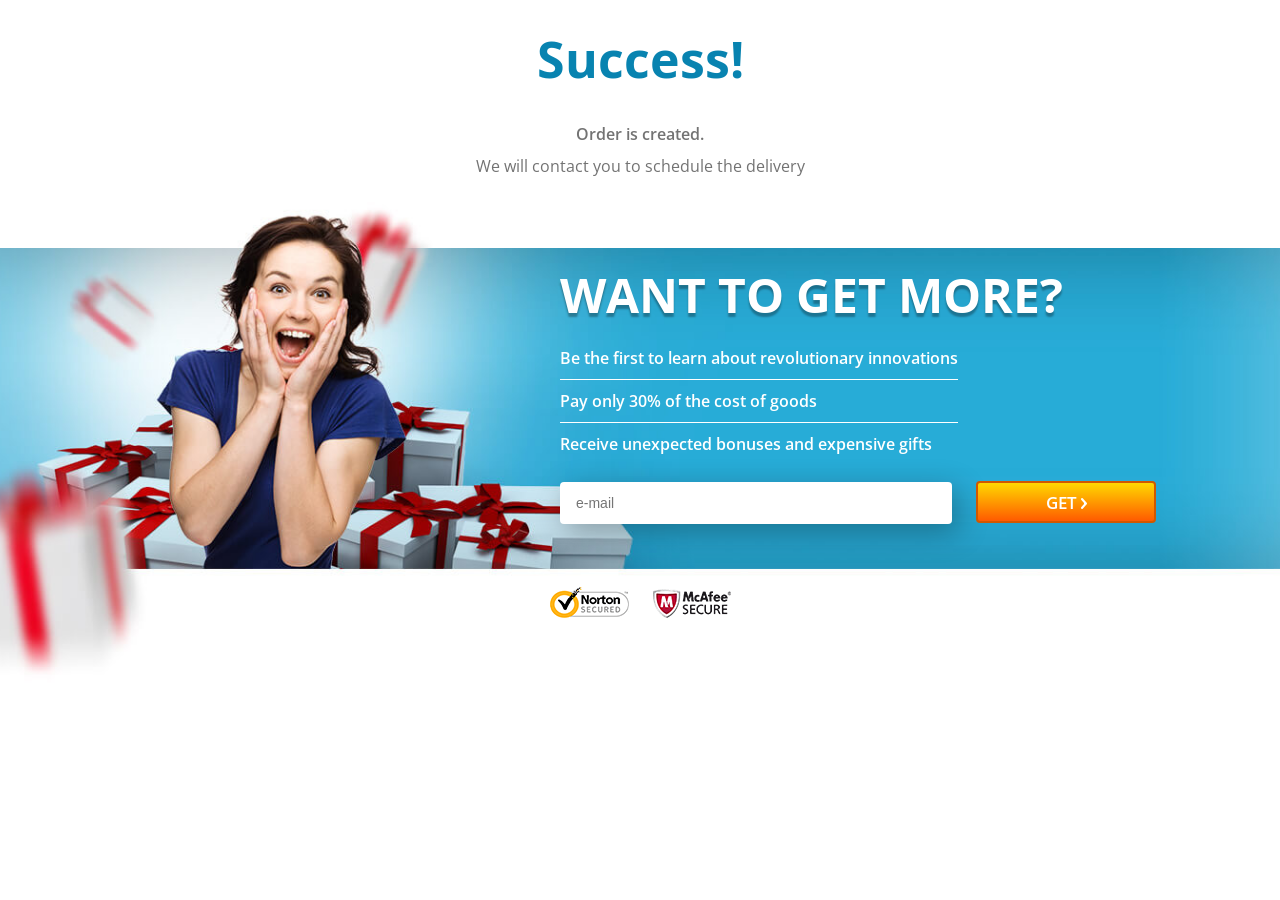
==== success.html @ 40b18149 "Initial commit: Landing page Mellow Zen Slovakia" ====
<!DOCTYPE html>
<html lang="en">
<head>
    <meta http-equiv="Content-Type" content="text/html;charset=UTF-8">
    <meta http-equiv="X-UA-Compatible" content="IE=edge">
    <meta name="viewport" content="width=device-width, initial-scale=1, maximum-scale=1.0">
    <title>Success!</title>
    <link href="https://fonts.googleapis.com/css?family=Open+Sans:400,600,700&amp;subset=greek,vietnamese" rel="stylesheet">
    <style>*{margin:0;padding:0;border:0;outline:0}body{overflow:hidden}.container{width:1140px;padding:75px 10px 0;margin:0 auto;box-sizing:border-box}:focus{outline:0}header{text-align:center}header h2{color:#0883b0;font-family:'Open Sans',sans-serif;font-weight:700;font-size:50px;margin:25px 0 30px}header p{color:#737373;font-size:16px;margin-bottom:10px}header .order{font-family:'Open Sans',sans-serif;font-weight:600;}header .feedback{font-family:'Open Sans',sans-serif;}.content{height:519px;background-image:url([data-uri]);background-size:auto 519px;background-repeat:no-repeat;background-position:center top;color:#fff}.content .content__data{max-width:640px;min-height:290px;margin-left:auto}.content .content__title{font-size:48px;text-transform:uppercase;text-shadow:0 4px 2px rgba(0,0,0,.3);margin-bottom:10px;font-family:'Open Sans',sans-serif;font-weight:700;}.content .content__list{padding-left:0;list-style:none;display:inline-block}.content .content__list li{padding:10px 0;font-size:16px;font-family:'Open Sans',sans-serif;font-weight:600;}.content .content__list li:not(:last-child){border-bottom:1px solid #fff}.content form{padding:15px 0 25px}.content form input{height:40px;border-radius:4px;outline:0;color:#818181;font-size:14px;padding:0 15px;max-width:360px;width:100%;border:1px solid transparent;transition:box-shadow .3s,color .3s,border .3s;margin-right:20px;box-shadow:6px 8px 30px rgba(0,0,0,.3)}.content form input[data-error]{box-shadow:6px 8px 30px rgba(255,0,0,.7);border-color:red;color:red}.content form input[data-success]{box-shadow:0 0 15px #42ccff;border-color:#42ccff}.button{display:inline-block;text-align:center;border:2px solid #d05800;-webkit-border-radius:4px;border-radius:4px;width:180px;height:42px;background-color:#ffd800;background-image:-webkit-gradient(linear,left top,left bottom,from(#ffd800),to(#ff5a00));background-image:-webkit-linear-gradient(#ffd800,#ff5a00);background-image:-o-linear-gradient(#ffd800,#ff5a00);background-image:linear-gradient(#ffd800,#ff5a00);position:relative;top:1px;text-transform:uppercase;color:#fff;font-family:'Open Sans',sans-serif;font-weight:600;font-size:17px;cursor:pointer}.button__ico-animete{background:url([data-uri]) no-repeat -180px 0;display:inline-block;width:2px;height:3px;padding-top:4px;-webkit-transition:width .5s;-o-transition:width .5s;transition:width .5s;margin-left:3px}.button__ico{display:inline-block;width:6px;height:11px;background:url([data-uri]) no-repeat 0 0;margin-left:-5px}.button_small{width:138px;font-size:14px;padding:8px 0;line-height:17px}@media only screen and (min-width: 992px){.button:hover{background:#ff4800}.button:hover .button__ico-animete{width:15px;background:url([data-uri]) no-repeat -180px 0;-webkit-transition:width .5s;-o-transition:width .5s;transition:width .5s}.e-list{display:none}}.content form .submit-btn .arrow{position:relative;top:1px;margin-left:10px}.content .footer-content{margin-top:35px;text-align:center;width:100%}.content .footer-content img{margin:0 10px}@keyframes showModal{from{background-color:transparent}to{background-color:rgba(255,255,255,.8)}}@keyframes showModalContent{0%{opacity:.1;transform:translate(-50%,-50%) scale(0)}80%{transform:translate(-50%,-50%) scale(1.1)}100%{opacity:1;transform:translate(-50%,-50%) scale(1);visibility:visible}}.modal{position:absolute;top:0;left:0;z-index:100;width:100%;background-color:rgba(255,255,255,.8);animation:showModal .5s}.modal.hidden{display:none}.modal .modal__content{position:fixed;visibility:hidden;top:35%;left:50%;max-width:320px;width:100%;font-family:'Open Sans',sans-serif;z-index:101;padding:40px 30px 50px;background-color:#fff;border-radius:6px;box-shadow:0 4px 30px rgba(0,0,0,.3);transform:translate(-50%,-50%) scale(1);text-align:center;animation:showModalContent .4s ease .5s;animation-fill-mode:forwards;box-sizing:border-box}.modal .modal__content h2{font-size:47px;color:#0883b0;margin-bottom:50px}.modal .modal__content p,.modal .modal__content output{font-size:16px;line-height:30px}.modal .modal__content output{color:#0883b0;display:block}.modal .modal__content output,.modal.visible .modal__content .backToLanding{font-family:'Open Sans',sans-serif;font-weight:700;}.modal .modal__content .backToLanding{width:160px;height:38px;margin:0 auto;margin-top:100px;border:2px solid #cdcdcd;background-color:#fff;border-radius:4px;text-transform:uppercase;font-size:14px;color:#8e8e8e;cursor:pointer;transition:background-color .3s,color .3s}.modal .modal__content .backToLanding:hover{background-color:#0883b0;color:#fff;border-color:#0883b0}@media only screen and (max-width: 470px){.modal .modal__content{top:50%;max-width:290px;padding:20px 15px 30px}.modal .modal__content h2{font-size:40px}}div.footer{position:relative;margin-top:-90px;background:none!important}@media only screen and (min-width: 1921px){.content{background-size:contain}}@media only screen and (max-width: 1199px){.container{width:100%}.content .content__data{max-width:580px}.content .content__data form input{max-width:250px}.content .content__title{font-size:40px}}@media only screen and (max-width: 992px){body{overflow:auto}}@media only screen and (max-width: 767px){.container{padding-left:0;padding-right:0}header{margin-bottom:0;padding:0 20px}header h2{font-size:30px;margin:15px 0}header .order,header .feedback{font-size:14px}.content .content__title{padding:0 20px;margin:0 auto 20px;font-size:24px;text-align:center}.content form input{display:block;margin:0 auto 20px}.content{background-image:url([data-uri]);text-align:center;height:auto}.content .content__data{max-width:100%;min-height:0;margin:260px auto 0}.mob-bg{background-color:#27acd7}.content .footer-content{margin-top:20px}.content .content__list{padding:10px 20px 0}div.footer{margin-top:-10px}}@media only screen and (max-width: 479px){.content .content__data{margin-top:160px}}</style>
</head>
<body>
<header>
    <h2>Success!</h2>
    <p class="order">Order is created.</p>
    <p class="feedback">We will contact you to schedule the delivery</p>
</header>
<section class="content">
    <div class="container">
        <div class="content__data">
            <h3 class="content__title">Want to get more?</h3>
            <div class="mob-bg">
                <ul class="content__list">
                    <li>Be the first to learn about revolutionary innovations</li>
                    <li>Pay only 30% of the cost of goods</li>
                    <li>Receive unexpected bonuses and expensive gifts</li>
                </ul>
                <form action="/land/success" id="userEmail" name="user-email" method="POST">
                    <input type="text" name="email" placeholder="e-mail">
                    <button class="button submit-btn" type="submit">Get <i class="button__ico-animete"></i><i class="button__ico"></i></button>
                </form>
            </div>
        </div>
        <div class="footer-content">
            <img src="[data-uri]" alt="Norton Security">
            <img src="[data-uri]" alt="McAfee Security">
        </div>
    </div>
</section>
<div class="modal hidden">
    <div class="modal__content">
        <h2>Thank you!</h2>
        <p>As soon as possible, you will begin to receive</p>
        <output class="email"></output>
        <p>Our exclusive offers!</p>
        <button type="button" class="backToLanding">Close</button>
    </div>
</div>
<script>"use strict";(function(){var a={getParamsName:["order_id","hash"],validPatterns:{email:/.+@.+\..+/i},serverErrorMsg:"Server Error :(",wrapperHeight:function(){var f=document.querySelector(".content__data").clientHeight,g=document.querySelector(".footer-content").clientHeight;return document.body.clientHeight+f+g+"px"}(),errorAttribute:"data-error",successAttribute:"data-success"},b={emailInput:document.forms[0].email,submitButton:document.querySelector(".submit-btn"),output:document.querySelector("output.email"),modal:document.querySelector(".modal"),backButton:document.querySelector(".backToLanding"),isValid:function isValid(f,g){var h=g.value;return f.test(h)?(this.isSuccess(g,a.successAttribute),this.output.textContent=h,!0):(this.isError(g,a.errorAttribute),!1)},isSuccess:function isSuccess(f,g){f.setAttribute(g,"true")},isError:function isError(f,g){return!!f.getAttribute(g)||void f.setAttribute(g,"true")},isTyping:function isTyping(f,g){return g.forEach(function(h){f.getAttribute(h)&&f.removeAttribute(h)}),!0},backToLanding:function backToLanding(){location.assign("/")},getData:function getData(){var f="";return f+=this.locationHandler(a.getParamsName),f+="&"+this.emailInput.name+"="+encodeURIComponent(this.emailInput.value),f},showModal:function showModal(){this.modal.style.height=a.wrapperHeight,this.modal.classList.remove("hidden")},sendData:function sendData(f,g){var h=new XMLHttpRequest;h.open("POST","/land/success",!0),h.setRequestHeader("Content-Type","application/x-www-form-urlencoded"),h.setRequestHeader("X-Requested-With","XMLHttpRequest"),h.onreadystatechange=function(){if(200===h.status&&4===h.readyState){var k=JSON.parse(h.responseText);if(k.status&&0<k.status.length&&"ok"===k.status.toLowerCase())g.call(b);else{var l=k.data||a.serverErrorMsg;b.makeErrorBlock(l)}}},h.send(f)},locationHandler:function locationHandler(f,g){var h=location.search,k=[],l=[],m={},n="",o=h;if(""!==o){if(l=o.substr(1).split("&"),!(f instanceof Array)){for(var p=0;p<l.length;p++)if(k=l[p].split("="),k[0]===f&&"string"==typeof f){g(k[1]);break}}else for(var q=0;q<l.length;q++){k=l[q].split("=");for(var r=0;r<f.length;r++)f[r]===k[0]&&(m[k[0]]=k[1])}for(var s in m)n+="&"+s+"="+encodeURIComponent(m[s]);return n.substr(1)}return!1},makeErrorBlock:function makeErrorBlock(f){var g={width:document.body.clientWidth+"px",height:a.wrapperHeight,textAlign:"center",position:"absolute",top:"0",backgroundColor:"rgba(255,255,255,.8)",zIndex:"99999"},h={fontSize:"26px",color:"#FF4C4C",borderRadius:"20px",border:"2px solid #FF4C4C",padding:"10px 15px",position:"fixed",top:"50%",left:"50%",transform:"translateX(-50%) translateY(-50%)",fontWeight:"700",backgroundColor:"rgba(255,76,76,.2)"},k={display:"block",padding:"8px 20px",color:"#FF4C4C",borderRadius:"6px",margin:"15px auto 0",backgroundColor:"rgba(255,76,76,.2)",border:"1px solid rgba(255,76,76,.8)",cursor:"pointer",fontWeight:"700",transition:"background-color .4s"},l=document.createElement("DIV"),m=document.createElement("BUTTON"),n=document.createElement("H2");for(var o in g)l.style[o]=g[o];for(var p in h)n.style[p]=h[p];for(var q in k)m.style[q]=k[q];l.classList.add("js-error"),m.setAttribute("type","button"),m.appendChild(document.createTextNode("Ok")),m.addEventListener("mouseover",function(){this.style.backgroundColor="rgba(255,76,76,.4)"}),m.addEventListener("mouseleave",function(){this.style.backgroundColor="rgba(255,76,76,.2)"}),m.addEventListener("click",function(){document.body.removeChild(l)}),n.appendChild(document.createTextNode(f)),n.appendChild(m),l.appendChild(n),document.body.appendChild(l)}},c=a.validPatterns.email;b.emailInput.addEventListener("blur",function(){b.isValid(c,b.emailInput)?b.data=b.getData():(b.data&&b.data.length&&(b.data=null),b.isError(this,a.errorAttribute))});var d=[a.errorAttribute,a.successAttribute];b.emailInput.addEventListener("focus",function(){b.isTyping(this,d)}),b.submitButton.addEventListener("click",function(f){f.preventDefault(),b.isValid(c,b.emailInput)?b.data&&b.sendData(b.data,b.showModal):b.isError(b.emailInput,a.errorAttribute)}),b.backButton.addEventListener("click",b.backToLanding),b.locationHandler("email",function(f){return!!f&&void(b.emailInput.value=f,b.isValid(c,b.emailInput),b.data=b.getData())})})();</script>
</body>
</html>
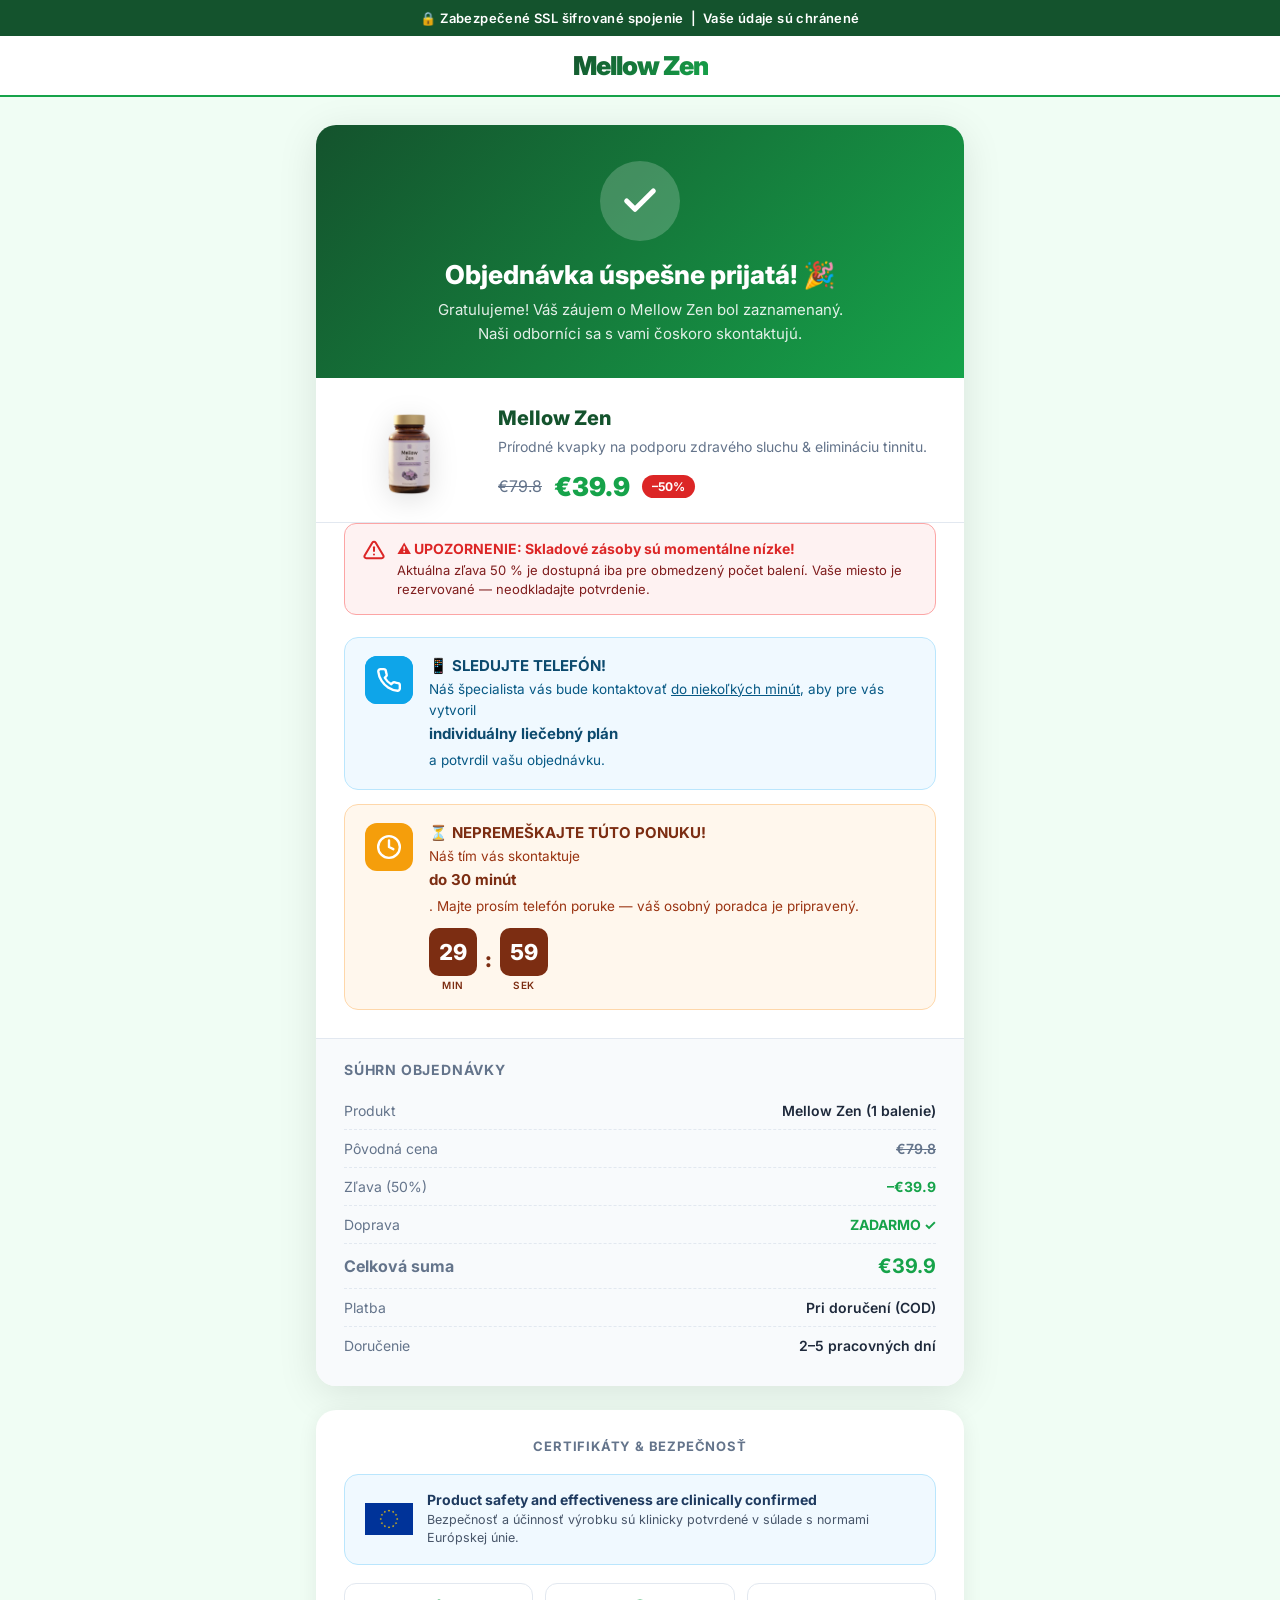
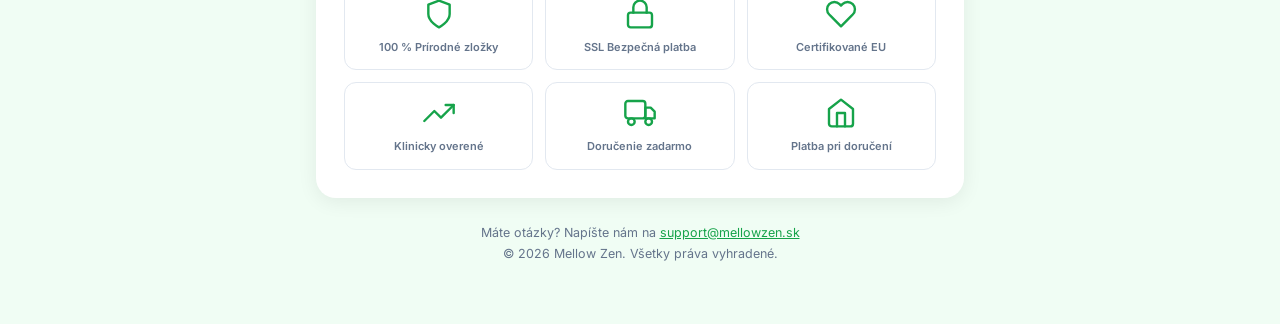
==== commit 0c6eb2b7: "Redesign: pagina de sucesso moderna em eslovaco com 3 gatilhos, selos e EU badge" ====
--- a/success.html
+++ b/success.html
@@ -1,50 +1,534 @@
 <!DOCTYPE html>
-<html lang="en">
+<html lang="sk">
 <head>
-    <meta http-equiv="Content-Type" content="text/html;charset=UTF-8">
-    <meta http-equiv="X-UA-Compatible" content="IE=edge">
-    <meta name="viewport" content="width=device-width, initial-scale=1, maximum-scale=1.0">
-    <title>Success!</title>
-    <link href="https://fonts.googleapis.com/css?family=Open+Sans:400,600,700&amp;subset=greek,vietnamese" rel="stylesheet">
-    <style>*{margin:0;padding:0;border:0;outline:0}body{overflow:hidden}.container{width:1140px;padding:75px 10px 0;margin:0 auto;box-sizing:border-box}:focus{outline:0}header{text-align:center}header h2{color:#0883b0;font-family:'Open Sans',sans-serif;font-weight:700;font-size:50px;margin:25px 0 30px}header p{color:#737373;font-size:16px;margin-bottom:10px}header .order{font-family:'Open Sans',sans-serif;font-weight:600;}header .feedback{font-family:'Open Sans',sans-serif;}.content{height:519px;background-image:url([data-uri]);background-size:auto 519px;background-repeat:no-repeat;background-position:center top;color:#fff}.content .content__data{max-width:640px;min-height:290px;margin-left:auto}.content .content__title{font-size:48px;text-transform:uppercase;text-shadow:0 4px 2px rgba(0,0,0,.3);margin-bottom:10px;font-family:'Open Sans',sans-serif;font-weight:700;}.content .content__list{padding-left:0;list-style:none;display:inline-block}.content .content__list li{padding:10px 0;font-size:16px;font-family:'Open Sans',sans-serif;font-weight:600;}.content .content__list li:not(:last-child){border-bottom:1px solid #fff}.content form{padding:15px 0 25px}.content form input{height:40px;border-radius:4px;outline:0;color:#818181;font-size:14px;padding:0 15px;max-width:360px;width:100%;border:1px solid transparent;transition:box-shadow .3s,color .3s,border .3s;margin-right:20px;box-shadow:6px 8px 30px rgba(0,0,0,.3)}.content form input[data-error]{box-shadow:6px 8px 30px rgba(255,0,0,.7);border-color:red;color:red}.content form input[data-success]{box-shadow:0 0 15px #42ccff;border-color:#42ccff}.button{display:inline-block;text-align:center;border:2px solid #d05800;-webkit-border-radius:4px;border-radius:4px;width:180px;height:42px;background-color:#ffd800;background-image:-webkit-gradient(linear,left top,left bottom,from(#ffd800),to(#ff5a00));background-image:-webkit-linear-gradient(#ffd800,#ff5a00);background-image:-o-linear-gradient(#ffd800,#ff5a00);background-image:linear-gradient(#ffd800,#ff5a00);position:relative;top:1px;text-transform:uppercase;color:#fff;font-family:'Open Sans',sans-serif;font-weight:600;font-size:17px;cursor:pointer}.button__ico-animete{background:url([data-uri]) no-repeat -180px 0;display:inline-block;width:2px;height:3px;padding-top:4px;-webkit-transition:width .5s;-o-transition:width .5s;transition:width .5s;margin-left:3px}.button__ico{display:inline-block;width:6px;height:11px;background:url([data-uri]) no-repeat 0 0;margin-left:-5px}.button_small{width:138px;font-size:14px;padding:8px 0;line-height:17px}@media only screen and (min-width: 992px){.button:hover{background:#ff4800}.button:hover .button__ico-animete{width:15px;background:url([data-uri]) no-repeat -180px 0;-webkit-transition:width .5s;-o-transition:width .5s;transition:width .5s}.e-list{display:none}}.content form .submit-btn .arrow{position:relative;top:1px;margin-left:10px}.content .footer-content{margin-top:35px;text-align:center;width:100%}.content .footer-content img{margin:0 10px}@keyframes showModal{from{background-color:transparent}to{background-color:rgba(255,255,255,.8)}}@keyframes showModalContent{0%{opacity:.1;transform:translate(-50%,-50%) scale(0)}80%{transform:translate(-50%,-50%) scale(1.1)}100%{opacity:1;transform:translate(-50%,-50%) scale(1);visibility:visible}}.modal{position:absolute;top:0;left:0;z-index:100;width:100%;background-color:rgba(255,255,255,.8);animation:showModal .5s}.modal.hidden{display:none}.modal .modal__content{position:fixed;visibility:hidden;top:35%;left:50%;max-width:320px;width:100%;font-family:'Open Sans',sans-serif;z-index:101;padding:40px 30px 50px;background-color:#fff;border-radius:6px;box-shadow:0 4px 30px rgba(0,0,0,.3);transform:translate(-50%,-50%) scale(1);text-align:center;animation:showModalContent .4s ease .5s;animation-fill-mode:forwards;box-sizing:border-box}.modal .modal__content h2{font-size:47px;color:#0883b0;margin-bottom:50px}.modal .modal__content p,.modal .modal__content output{font-size:16px;line-height:30px}.modal .modal__content output{color:#0883b0;display:block}.modal .modal__content output,.modal.visible .modal__content .backToLanding{font-family:'Open Sans',sans-serif;font-weight:700;}.modal .modal__content .backToLanding{width:160px;height:38px;margin:0 auto;margin-top:100px;border:2px solid #cdcdcd;background-color:#fff;border-radius:4px;text-transform:uppercase;font-size:14px;color:#8e8e8e;cursor:pointer;transition:background-color .3s,color .3s}.modal .modal__content .backToLanding:hover{background-color:#0883b0;color:#fff;border-color:#0883b0}@media only screen and (max-width: 470px){.modal .modal__content{top:50%;max-width:290px;padding:20px 15px 30px}.modal .modal__content h2{font-size:40px}}div.footer{position:relative;margin-top:-90px;background:none!important}@media only screen and (min-width: 1921px){.content{background-size:contain}}@media only screen and (max-width: 1199px){.container{width:100%}.content .content__data{max-width:580px}.content .content__data form input{max-width:250px}.content .content__title{font-size:40px}}@media only screen and (max-width: 992px){body{overflow:auto}}@media only screen and (max-width: 767px){.container{padding-left:0;padding-right:0}header{margin-bottom:0;padding:0 20px}header h2{font-size:30px;margin:15px 0}header .order,header .feedback{font-size:14px}.content .content__title{padding:0 20px;margin:0 auto 20px;font-size:24px;text-align:center}.content form input{display:block;margin:0 auto 20px}.content{background-image:url([data-uri]);text-align:center;height:auto}.content .content__data{max-width:100%;min-height:0;margin:260px auto 0}.mob-bg{background-color:#27acd7}.content .footer-content{margin-top:20px}.content .content__list{padding:10px 20px 0}div.footer{margin-top:-10px}}@media only screen and (max-width: 479px){.content .content__data{margin-top:160px}}</style>
+  <meta charset="UTF-8" />
+  <meta name="viewport" content="width=device-width, initial-scale=1.0" />
+  <title>Objednávka potvrdená | Mellow Zen</title>
+  <link rel="icon" href="favicon.ico" type="image/x-icon" />
+  <link rel="preconnect" href="https://fonts.googleapis.com" />
+  <link rel="preconnect" href="https://fonts.gstatic.com" crossorigin />
+  <link href="https://fonts.googleapis.com/css2?family=Inter:wght@400;500;600;700;800;900&display=swap" rel="stylesheet" />
+  <style>
+    *, *::before, *::after { box-sizing: border-box; margin: 0; padding: 0; }
+
+    :root {
+      --green:   #16a34a;
+      --green-l: #22c55e;
+      --green-d: #14532d;
+      --gold:    #f59e0b;
+      --blue:    #0ea5e9;
+      --red:     #dc2626;
+      --bg:      #f0fdf4;
+      --card:    #ffffff;
+      --text:    #1e293b;
+      --muted:   #64748b;
+      --border:  #e2e8f0;
+    }
+
+    body {
+      font-family: 'Inter', sans-serif;
+      background: var(--bg);
+      color: var(--text);
+      min-height: 100vh;
+    }
+
+    /* ── TOP BANNER ── */
+    .top-banner {
+      background: var(--green-d);
+      color: #fff;
+      text-align: center;
+      padding: 10px 16px;
+      font-size: 13px;
+      font-weight: 600;
+      letter-spacing: .4px;
+    }
+
+    /* ── HEADER ── */
+    .header {
+      background: #fff;
+      border-bottom: 2px solid var(--green);
+      padding: 14px 16px;
+      display: flex;
+      align-items: center;
+      justify-content: center;
+    }
+    .header .logo-text {
+      font-size: 26px;
+      font-weight: 900;
+      background: linear-gradient(135deg, var(--green-d), var(--green));
+      -webkit-background-clip: text;
+      -webkit-text-fill-color: transparent;
+      letter-spacing: -1px;
+    }
+
+    /* ── WRAPPER ── */
+    .wrapper {
+      max-width: 680px;
+      margin: 0 auto;
+      padding: 28px 16px 60px;
+    }
+
+    /* ── SUCCESS CARD ── */
+    .success-card {
+      background: var(--card);
+      border-radius: 20px;
+      box-shadow: 0 8px 40px rgba(0,0,0,.10);
+      overflow: hidden;
+      margin-bottom: 24px;
+    }
+
+    .success-header {
+      background: linear-gradient(135deg, var(--green-d) 0%, var(--green) 100%);
+      padding: 36px 24px 32px;
+      text-align: center;
+      color: #fff;
+    }
+    .check-wrap {
+      width: 80px; height: 80px;
+      background: rgba(255,255,255,.2);
+      border-radius: 50%;
+      display: flex; align-items: center; justify-content: center;
+      margin: 0 auto 18px;
+      animation: popIn .5s cubic-bezier(.34,1.56,.64,1) both;
+    }
+    @keyframes popIn { from{transform:scale(0);opacity:0} to{transform:scale(1);opacity:1} }
+    .check-wrap svg { width:40px; height:40px; }
+
+    .success-title {
+      font-size: 26px; font-weight: 800; margin-bottom: 8px; line-height: 1.2;
+    }
+    .success-sub {
+      font-size: 15px; opacity: .88; max-width: 480px; margin: 0 auto; line-height: 1.6;
+    }
+
+    /* ── PRODUCT ROW ── */
+    .product-row {
+      display: flex;
+      align-items: center;
+      gap: 24px;
+      padding: 28px 28px 20px;
+      border-bottom: 1px solid var(--border);
+    }
+    .product-img {
+      width: 130px; flex-shrink: 0;
+      filter: drop-shadow(0 6px 14px rgba(0,0,0,.12));
+    }
+    .product-info h2 {
+      font-size: 20px; font-weight: 800; color: var(--green-d); margin-bottom: 6px;
+    }
+    .product-info p {
+      font-size: 14px; color: var(--muted); line-height: 1.6; margin-bottom: 12px;
+    }
+    .price-row {
+      display: flex; align-items: center; gap: 12px;
+    }
+    .price-old {
+      font-size: 16px; color: var(--muted); text-decoration: line-through;
+    }
+    .price-new {
+      font-size: 26px; font-weight: 900; color: var(--green);
+    }
+    .badge-sale {
+      background: var(--red); color: #fff;
+      font-size: 12px; font-weight: 700;
+      padding: 4px 10px; border-radius: 20px;
+    }
+
+    /* ── STOCK ALERT ── */
+    .stock-alert {
+      background: #fef2f2;
+      border: 1.5px solid #fca5a5;
+      border-radius: 12px;
+      padding: 14px 18px;
+      margin: 0 28px 22px;
+      display: flex; align-items: flex-start; gap: 12px;
+    }
+    .stock-alert svg { flex-shrink:0; margin-top:1px; }
+    .stock-alert strong { color: var(--red); font-size: 14px; }
+    .stock-alert p { font-size: 13px; color: #7f1d1d; margin-top: 3px; line-height: 1.5; }
+
+    /* ── TRIGGER CARDS ── */
+    .triggers { padding: 0 28px 28px; display: flex; flex-direction: column; gap: 14px; }
+
+    .trigger {
+      border-radius: 14px;
+      padding: 18px 20px;
+      display: flex; align-items: flex-start; gap: 16px;
+      position: relative; overflow: hidden;
+    }
+    .trigger::before {
+      content: '';
+      position: absolute; inset: 0;
+      opacity: .06;
+    }
+    .trigger-icon {
+      width: 48px; height: 48px; border-radius: 12px;
+      display: flex; align-items: center; justify-content: center;
+      flex-shrink: 0;
+    }
+    .trigger-icon svg { width: 26px; height: 26px; }
+    .trigger-body strong {
+      display: block; font-size: 15px; font-weight: 700; margin-bottom: 4px;
+    }
+    .trigger-body p { font-size: 13.5px; line-height: 1.6; }
+
+    /* variant colors */
+    .t-phone { background: #f0f9ff; border: 1.5px solid #bae6fd; }
+    .t-phone .trigger-icon { background: #0ea5e9; }
+    .t-phone strong { color: #0c4a6e; }
+    .t-phone p { color: #075985; }
+
+    .t-timer { background: #fff7ed; border: 1.5px solid #fed7aa; }
+    .t-timer .trigger-icon { background: var(--gold); }
+    .t-timer strong { color: #7c2d12; }
+    .t-timer p { color: #9a3412; }
+
+    /* countdown */
+    .countdown {
+      display: flex; align-items: center; gap: 8px; margin-top: 10px;
+    }
+    .cd-unit {
+      background: #7c2d12; color: #fff;
+      font-size: 22px; font-weight: 800;
+      width: 48px; height: 48px; border-radius: 10px;
+      display: flex; align-items: center; justify-content: center;
+      font-variant-numeric: tabular-nums;
+    }
+    .cd-sep { font-size: 22px; font-weight: 800; color: #7c2d12; }
+    .cd-label { font-size: 10px; color: #7c2d12; text-align: center; margin-top: 3px; font-weight: 600; letter-spacing:.4px; }
+
+    /* ── ORDER DETAILS ── */
+    .order-details {
+      background: #f8fafc;
+      border-top: 1px solid var(--border);
+      padding: 22px 28px;
+    }
+    .order-details h3 {
+      font-size: 14px; font-weight: 700; color: var(--muted);
+      text-transform: uppercase; letter-spacing:.8px; margin-bottom: 14px;
+    }
+    .detail-row {
+      display: flex; justify-content: space-between; align-items: center;
+      padding: 10px 0; border-bottom: 1px dashed #e2e8f0;
+      font-size: 14px;
+    }
+    .detail-row:last-child { border-bottom: none; }
+    .detail-label { color: var(--muted); }
+    .detail-value { font-weight: 600; color: var(--text); }
+    .detail-value.green { color: var(--green); font-weight: 700; }
+
+    /* ── TRUST BLOCK ── */
+    .trust-block {
+      background: var(--card);
+      border-radius: 20px;
+      box-shadow: 0 4px 20px rgba(0,0,0,.07);
+      padding: 28px;
+      margin-bottom: 24px;
+    }
+    .trust-block h3 {
+      font-size: 13px; font-weight: 700; text-align: center;
+      text-transform: uppercase; letter-spacing: .8px;
+      color: var(--muted); margin-bottom: 20px;
+    }
+
+    /* EU badge */
+    .eu-badge {
+      display: flex; align-items: center; gap: 14px;
+      background: #f0f9ff; border: 1.5px solid #bae6fd;
+      border-radius: 14px; padding: 16px 20px; margin-bottom: 18px;
+    }
+    .eu-flag { width: 48px; flex-shrink: 0; }
+    .eu-text strong { display: block; font-size: 14px; font-weight: 700; color: #1e3a5f; }
+    .eu-text p { font-size: 12.5px; color: #475569; margin-top: 3px; line-height: 1.5; }
+
+    /* seals */
+    .seals-grid {
+      display: grid; grid-template-columns: repeat(3, 1fr); gap: 12px;
+    }
+    .seal {
+      border: 1.5px solid var(--border); border-radius: 12px;
+      padding: 14px 10px; text-align: center;
+      background: #fff;
+      transition: box-shadow .2s;
+    }
+    .seal:hover { box-shadow: 0 4px 14px rgba(0,0,0,.08); }
+    .seal svg { width: 32px; height: 32px; margin-bottom: 6px; }
+    .seal span { display: block; font-size: 11px; font-weight: 600; color: var(--muted); line-height: 1.4; }
+
+    /* ── FOOTER NOTE ── */
+    .footer-note {
+      text-align: center; font-size: 12.5px; color: var(--muted);
+      line-height: 1.7; padding: 0 8px;
+    }
+    .footer-note a { color: var(--green); }
+
+    /* ── RESPONSIVE ── */
+    @media(max-width:520px) {
+      .product-row { flex-direction: column; text-align: center; }
+      .price-row { justify-content: center; }
+      .seals-grid { grid-template-columns: repeat(2,1fr); }
+      .triggers, .order-details, .stock-alert { padding-left:18px; padding-right:18px; }
+      .stock-alert { margin-left:18px; margin-right:18px; }
+    }
+
+    /* pulse ring on phone icon */
+    @keyframes ping {
+      0%   { transform: scale(1); opacity:.9; }
+      70%  { transform: scale(1.4); opacity:0; }
+      100% { transform: scale(1.4); opacity:0; }
+    }
+    .ping-ring {
+      position: absolute; inset:0; border-radius:12px;
+      background: #0ea5e9;
+      animation: ping 1.4s cubic-bezier(0,0,.2,1) infinite;
+    }
+  </style>
 </head>
 <body>
-<header>
-    <h2>Success!</h2>
-    <p class="order">Order is created.</p>
-    <p class="feedback">We will contact you to schedule the delivery</p>
+
+<!-- TOP BANNER -->
+<div class="top-banner">
+  🔒 Zabezpečené SSL šifrované spojenie &nbsp;|&nbsp; Vaše údaje sú chránené
+</div>
+
+<!-- HEADER -->
+<header class="header">
+  <span class="logo-text">Mellow Zen</span>
 </header>
-<section class="content">
-    <div class="container">
-        <div class="content__data">
-            <h3 class="content__title">Want to get more?</h3>
-            <div class="mob-bg">
-                <ul class="content__list">
-                    <li>Be the first to learn about revolutionary innovations</li>
-                    <li>Pay only 30% of the cost of goods</li>
-                    <li>Receive unexpected bonuses and expensive gifts</li>
-                </ul>
-                <form action="/land/success" id="userEmail" name="user-email" method="POST">
-                    <input type="text" name="email" placeholder="e-mail">
-                    <button class="button submit-btn" type="submit">Get <i class="button__ico-animete"></i><i class="button__ico"></i></button>
-                </form>
+
+<div class="wrapper">
+
+  <!-- ═══ SUCCESS CARD ═══ -->
+  <div class="success-card">
+
+    <!-- Green header -->
+    <div class="success-header">
+      <div class="check-wrap">
+        <svg viewBox="0 0 24 24" fill="none" stroke="#fff" stroke-width="3" stroke-linecap="round" stroke-linejoin="round">
+          <polyline points="20 6 9 17 4 12"/>
+        </svg>
+      </div>
+      <div class="success-title">Objednávka úspešne prijatá! 🎉</div>
+      <p class="success-sub">
+        Gratulujeme! Váš záujem o Mellow Zen bol zaznamenaný.<br/>
+        Naši odborníci sa s vami čoskoro skontaktujú.
+      </p>
+    </div>
+
+    <!-- Product row -->
+    <div class="product-row">
+      <img class="product-img" src="img/product.png" alt="Mellow Zen – kvapky na sluch" />
+      <div class="product-info">
+        <h2>Mellow Zen</h2>
+        <p>Prírodné kvapky na podporu zdravého sluchu &amp; elimináciu tinnitu.</p>
+        <div class="price-row">
+          <span class="price-old">€79.8</span>
+          <span class="price-new">€39.9</span>
+          <span class="badge-sale">–50%</span>
+        </div>
+      </div>
+    </div>
+
+    <!-- ⚠ Stock alert -->
+    <div class="stock-alert">
+      <svg width="22" height="22" viewBox="0 0 24 24" fill="none" stroke="#dc2626" stroke-width="2.2" stroke-linecap="round" stroke-linejoin="round">
+        <path d="M10.29 3.86L1.82 18a2 2 0 0 0 1.71 3h16.94a2 2 0 0 0 1.71-3L13.71 3.86a2 2 0 0 0-3.42 0z"/>
+        <line x1="12" y1="9" x2="12" y2="13"/><line x1="12" y1="17" x2="12.01" y2="17"/>
+      </svg>
+      <div>
+        <strong>⚠ UPOZORNENIE: Skladové zásoby sú momentálne nízke!</strong>
+        <p>Aktuálna zľava 50 % je dostupná iba pre obmedzený počet balení. Vaše miesto je rezervované — neodkladajte potvrdenie.</p>
+      </div>
+    </div>
+
+    <!-- ═══ 3 TRIGGERS ═══ -->
+    <div class="triggers">
+
+      <!-- Trigger 1 – phone -->
+      <div class="trigger t-phone">
+        <div class="trigger-icon" style="position:relative;">
+          <div class="ping-ring"></div>
+          <svg viewBox="0 0 24 24" fill="none" stroke="#fff" stroke-width="2.2" stroke-linecap="round" stroke-linejoin="round" style="position:relative;z-index:1">
+            <path d="M22 16.92v3a2 2 0 0 1-2.18 2 19.79 19.79 0 0 1-8.63-3.07 19.5 19.5 0 0 1-6-6 19.79 19.79 0 0 1-3.07-8.67A2 2 0 0 1 4.11 2h3a2 2 0 0 1 2 1.72 12.84 12.84 0 0 0 .7 2.81 2 2 0 0 1-.45 2.11L8.09 9.91a16 16 0 0 0 6 6l1.27-1.27a2 2 0 0 1 2.11-.45 12.84 12.84 0 0 0 2.81.7A2 2 0 0 1 22 16.92z"/>
+          </svg>
+        </div>
+        <div class="trigger-body">
+          <strong>📱 SLEDUJTE TELEFÓN!</strong>
+          <p>Náš špecialista vás bude kontaktovať <u>do niekoľkých minút</u>, aby pre vás vytvoril <strong>individuálny liečebný plán</strong> a potvrdil vašu objednávku.</p>
+        </div>
+      </div>
+
+      <!-- Trigger 2 – countdown -->
+      <div class="trigger t-timer">
+        <div class="trigger-icon">
+          <svg viewBox="0 0 24 24" fill="none" stroke="#fff" stroke-width="2.2" stroke-linecap="round" stroke-linejoin="round">
+            <circle cx="12" cy="12" r="10"/><polyline points="12 6 12 12 16 14"/>
+          </svg>
+        </div>
+        <div class="trigger-body">
+          <strong>⏳ NEPREMEŠKAJTE TÚTO PONUKU!</strong>
+          <p>Náš tím vás skontaktuje <strong>do 30 minút</strong>. Majte prosím telefón poruke — váš osobný poradca je pripravený.</p>
+          <!-- countdown -->
+          <div class="countdown" id="countdown">
+            <div>
+              <div class="cd-unit" id="cd-m">30</div>
+              <div class="cd-label">MIN</div>
             </div>
+            <div class="cd-sep">:</div>
+            <div>
+              <div class="cd-unit" id="cd-s">00</div>
+              <div class="cd-label">SEK</div>
+            </div>
+          </div>
         </div>
-        <div class="footer-content">
-            <img src="[data-uri]" alt="Norton Security">
-            <img src="[data-uri]" alt="McAfee Security">
-        </div>
+      </div>
+
+    </div><!-- /triggers -->
+
+    <!-- Order details -->
+    <div class="order-details">
+      <h3>Súhrn objednávky</h3>
+      <div class="detail-row">
+        <span class="detail-label">Produkt</span>
+        <span class="detail-value">Mellow Zen (1 balenie)</span>
+      </div>
+      <div class="detail-row">
+        <span class="detail-label">Pôvodná cena</span>
+        <span class="detail-value" style="text-decoration:line-through;color:var(--muted)">€79.8</span>
+      </div>
+      <div class="detail-row">
+        <span class="detail-label">Zľava (50%)</span>
+        <span class="detail-value green">–€39.9</span>
+      </div>
+      <div class="detail-row">
+        <span class="detail-label">Doprava</span>
+        <span class="detail-value green">ZADARMO ✓</span>
+      </div>
+      <div class="detail-row" style="font-size:16px;">
+        <span class="detail-label" style="font-weight:700;">Celková suma</span>
+        <span class="detail-value green" style="font-size:20px;">€39.9</span>
+      </div>
+      <div class="detail-row">
+        <span class="detail-label">Platba</span>
+        <span class="detail-value">Pri doručení (COD)</span>
+      </div>
+      <div class="detail-row">
+        <span class="detail-label">Doručenie</span>
+        <span class="detail-value">2–5 pracovných dní</span>
+      </div>
     </div>
-</section>
-<div class="modal hidden">
-    <div class="modal__content">
-        <h2>Thank you!</h2>
-        <p>As soon as possible, you will begin to receive</p>
-        <output class="email"></output>
-        <p>Our exclusive offers!</p>
-        <button type="button" class="backToLanding">Close</button>
+
+  </div><!-- /success-card -->
+
+  <!-- ═══ TRUST BLOCK ═══ -->
+  <div class="trust-block">
+    <h3>Certifikáty &amp; bezpečnosť</h3>
+
+    <!-- EU badge -->
+    <div class="eu-badge">
+      <!-- EU flag SVG inline -->
+      <svg class="eu-flag" viewBox="0 0 810 540" xmlns="http://www.w3.org/2000/svg">
+        <rect width="810" height="540" fill="#003399"/>
+        <g fill="#FFCC00">
+          <!-- 12 stars arranged in a circle -->
+          <polygon points="405,108 410,124 427,124 413,133 418,149 405,140 392,149 397,133 383,124 400,124" transform="rotate(0,405,270)"/>
+          <polygon points="405,108 410,124 427,124 413,133 418,149 405,140 392,149 397,133 383,124 400,124" transform="rotate(30,405,270)"/>
+          <polygon points="405,108 410,124 427,124 413,133 418,149 405,140 392,149 397,133 383,124 400,124" transform="rotate(60,405,270)"/>
+          <polygon points="405,108 410,124 427,124 413,133 418,149 405,140 392,149 397,133 383,124 400,124" transform="rotate(90,405,270)"/>
+          <polygon points="405,108 410,124 427,124 413,133 418,149 405,140 392,149 397,133 383,124 400,124" transform="rotate(120,405,270)"/>
+          <polygon points="405,108 410,124 427,124 413,133 418,149 405,140 392,149 397,133 383,124 400,124" transform="rotate(150,405,270)"/>
+          <polygon points="405,108 410,124 427,124 413,133 418,149 405,140 392,149 397,133 383,124 400,124" transform="rotate(180,405,270)"/>
+          <polygon points="405,108 410,124 427,124 413,133 418,149 405,140 392,149 397,133 383,124 400,124" transform="rotate(210,405,270)"/>
+          <polygon points="405,108 410,124 427,124 413,133 418,149 405,140 392,149 397,133 383,124 400,124" transform="rotate(240,405,270)"/>
+          <polygon points="405,108 410,124 427,124 413,133 418,149 405,140 392,149 397,133 383,124 400,124" transform="rotate(270,405,270)"/>
+          <polygon points="405,108 410,124 427,124 413,133 418,149 405,140 392,149 397,133 383,124 400,124" transform="rotate(300,405,270)"/>
+          <polygon points="405,108 410,124 427,124 413,133 418,149 405,140 392,149 397,133 383,124 400,124" transform="rotate(330,405,270)"/>
+        </g>
+      </svg>
+      <div class="eu-text">
+        <strong>Product safety and effectiveness are clinically confirmed</strong>
+        <p>Bezpečnosť a účinnosť výrobku sú klinicky potvrdené v súlade s normami Európskej únie.</p>
+      </div>
     </div>
-</div>
-<script>"use strict";(function(){var a={getParamsName:["order_id","hash"],validPatterns:{email:/.+@.+\..+/i},serverErrorMsg:"Server Error :(",wrapperHeight:function(){var f=document.querySelector(".content__data").clientHeight,g=document.querySelector(".footer-content").clientHeight;return document.body.clientHeight+f+g+"px"}(),errorAttribute:"data-error",successAttribute:"data-success"},b={emailInput:document.forms[0].email,submitButton:document.querySelector(".submit-btn"),output:document.querySelector("output.email"),modal:document.querySelector(".modal"),backButton:document.querySelector(".backToLanding"),isValid:function isValid(f,g){var h=g.value;return f.test(h)?(this.isSuccess(g,a.successAttribute),this.output.textContent=h,!0):(this.isError(g,a.errorAttribute),!1)},isSuccess:function isSuccess(f,g){f.setAttribute(g,"true")},isError:function isError(f,g){return!!f.getAttribute(g)||void f.setAttribute(g,"true")},isTyping:function isTyping(f,g){return g.forEach(function(h){f.getAttribute(h)&&f.removeAttribute(h)}),!0},backToLanding:function backToLanding(){location.assign("/")},getData:function getData(){var f="";return f+=this.locationHandler(a.getParamsName),f+="&"+this.emailInput.name+"="+encodeURIComponent(this.emailInput.value),f},showModal:function showModal(){this.modal.style.height=a.wrapperHeight,this.modal.classList.remove("hidden")},sendData:function sendData(f,g){var h=new XMLHttpRequest;h.open("POST","/land/success",!0),h.setRequestHeader("Content-Type","application/x-www-form-urlencoded"),h.setRequestHeader("X-Requested-With","XMLHttpRequest"),h.onreadystatechange=function(){if(200===h.status&&4===h.readyState){var k=JSON.parse(h.responseText);if(k.status&&0<k.status.length&&"ok"===k.status.toLowerCase())g.call(b);else{var l=k.data||a.serverErrorMsg;b.makeErrorBlock(l)}}},h.send(f)},locationHandler:function locationHandler(f,g){var h=location.search,k=[],l=[],m={},n="",o=h;if(""!==o){if(l=o.substr(1).split("&"),!(f instanceof Array)){for(var p=0;p<l.length;p++)if(k=l[p].split("="),k[0]===f&&"string"==typeof f){g(k[1]);break}}else for(var q=0;q<l.length;q++){k=l[q].split("=");for(var r=0;r<f.length;r++)f[r]===k[0]&&(m[k[0]]=k[1])}for(var s in m)n+="&"+s+"="+encodeURIComponent(m[s]);return n.substr(1)}return!1},makeErrorBlock:function makeErrorBlock(f){var g={width:document.body.clientWidth+"px",height:a.wrapperHeight,textAlign:"center",position:"absolute",top:"0",backgroundColor:"rgba(255,255,255,.8)",zIndex:"99999"},h={fontSize:"26px",color:"#FF4C4C",borderRadius:"20px",border:"2px solid #FF4C4C",padding:"10px 15px",position:"fixed",top:"50%",left:"50%",transform:"translateX(-50%) translateY(-50%)",fontWeight:"700",backgroundColor:"rgba(255,76,76,.2)"},k={display:"block",padding:"8px 20px",color:"#FF4C4C",borderRadius:"6px",margin:"15px auto 0",backgroundColor:"rgba(255,76,76,.2)",border:"1px solid rgba(255,76,76,.8)",cursor:"pointer",fontWeight:"700",transition:"background-color .4s"},l=document.createElement("DIV"),m=document.createElement("BUTTON"),n=document.createElement("H2");for(var o in g)l.style[o]=g[o];for(var p in h)n.style[p]=h[p];for(var q in k)m.style[q]=k[q];l.classList.add("js-error"),m.setAttribute("type","button"),m.appendChild(document.createTextNode("Ok")),m.addEventListener("mouseover",function(){this.style.backgroundColor="rgba(255,76,76,.4)"}),m.addEventListener("mouseleave",function(){this.style.backgroundColor="rgba(255,76,76,.2)"}),m.addEventListener("click",function(){document.body.removeChild(l)}),n.appendChild(document.createTextNode(f)),n.appendChild(m),l.appendChild(n),document.body.appendChild(l)}},c=a.validPatterns.email;b.emailInput.addEventListener("blur",function(){b.isValid(c,b.emailInput)?b.data=b.getData():(b.data&&b.data.length&&(b.data=null),b.isError(this,a.errorAttribute))});var d=[a.errorAttribute,a.successAttribute];b.emailInput.addEventListener("focus",function(){b.isTyping(this,d)}),b.submitButton.addEventListener("click",function(f){f.preventDefault(),b.isValid(c,b.emailInput)?b.data&&b.sendData(b.data,b.showModal):b.isError(b.emailInput,a.errorAttribute)}),b.backButton.addEventListener("click",b.backToLanding),b.locationHandler("email",function(f){return!!f&&void(b.emailInput.value=f,b.isValid(c,b.emailInput),b.data=b.getData())})})();</script>
+
+    <!-- Seals grid -->
+    <div class="seals-grid">
+
+      <div class="seal">
+        <svg viewBox="0 0 24 24" fill="none" stroke="#16a34a" stroke-width="1.8" stroke-linecap="round" stroke-linejoin="round">
+          <path d="M12 22s8-4 8-10V5l-8-3-8 3v7c0 6 8 10 8 10z"/>
+        </svg>
+        <span>100 % Prírodné zložky</span>
+      </div>
+
+      <div class="seal">
+        <svg viewBox="0 0 24 24" fill="none" stroke="#16a34a" stroke-width="1.8" stroke-linecap="round" stroke-linejoin="round">
+          <rect x="3" y="11" width="18" height="11" rx="2" ry="2"/>
+          <path d="M7 11V7a5 5 0 0 1 10 0v4"/>
+        </svg>
+        <span>SSL Bezpečná platba</span>
+      </div>
+
+      <div class="seal">
+        <svg viewBox="0 0 24 24" fill="none" stroke="#16a34a" stroke-width="1.8" stroke-linecap="round" stroke-linejoin="round">
+          <path d="M20.84 4.61a5.5 5.5 0 0 0-7.78 0L12 5.67l-1.06-1.06a5.5 5.5 0 0 0-7.78 7.78l1.06 1.06L12 21.23l7.78-7.78 1.06-1.06a5.5 5.5 0 0 0 0-7.78z"/>
+        </svg>
+        <span>Certifikované EU</span>
+      </div>
+
+      <div class="seal">
+        <svg viewBox="0 0 24 24" fill="none" stroke="#16a34a" stroke-width="1.8" stroke-linecap="round" stroke-linejoin="round">
+          <polyline points="23 6 13.5 15.5 8.5 10.5 1 18"/>
+          <polyline points="17 6 23 6 23 12"/>
+        </svg>
+        <span>Klinicky overené</span>
+      </div>
+
+      <div class="seal">
+        <svg viewBox="0 0 24 24" fill="none" stroke="#16a34a" stroke-width="1.8" stroke-linecap="round" stroke-linejoin="round">
+          <rect x="1" y="3" width="15" height="13" rx="2"/>
+          <polygon points="16 8 20 8 23 11 23 16 16 16 16 8"/>
+          <circle cx="5.5" cy="18.5" r="2.5"/><circle cx="18.5" cy="18.5" r="2.5"/>
+        </svg>
+        <span>Doručenie zadarmo</span>
+      </div>
+
+      <div class="seal">
+        <svg viewBox="0 0 24 24" fill="none" stroke="#16a34a" stroke-width="1.8" stroke-linecap="round" stroke-linejoin="round">
+          <path d="M3 9l9-7 9 7v11a2 2 0 0 1-2 2H5a2 2 0 0 1-2-2z"/>
+          <polyline points="9 22 9 12 15 12 15 22"/>
+        </svg>
+        <span>Platba pri doručení</span>
+      </div>
+
+    </div>
+  </div><!-- /trust-block -->
+
+  <!-- Footer note -->
+  <p class="footer-note">
+    Máte otázky? Napíšte nám na <a href="mailto:support@mellowzen.sk">support@mellowzen.sk</a><br/>
+    © 2026 Mellow Zen. Všetky práva vyhradené.
+  </p>
+
+</div><!-- /wrapper -->
+
+<script>
+  // 30-minute countdown
+  (function(){
+    var total = 30 * 60;
+    var mEl = document.getElementById('cd-m');
+    var sEl = document.getElementById('cd-s');
+    function tick(){
+      if(total <= 0){ mEl.textContent='00'; sEl.textContent='00'; return; }
+      var m = Math.floor(total/60);
+      var s = total % 60;
+      mEl.textContent = m < 10 ? '0'+m : m;
+      sEl.textContent = s < 10 ? '0'+s : s;
+      total--;
+      setTimeout(tick, 1000);
+    }
+    tick();
+  })();
+</script>
 </body>
-</html> +</html>
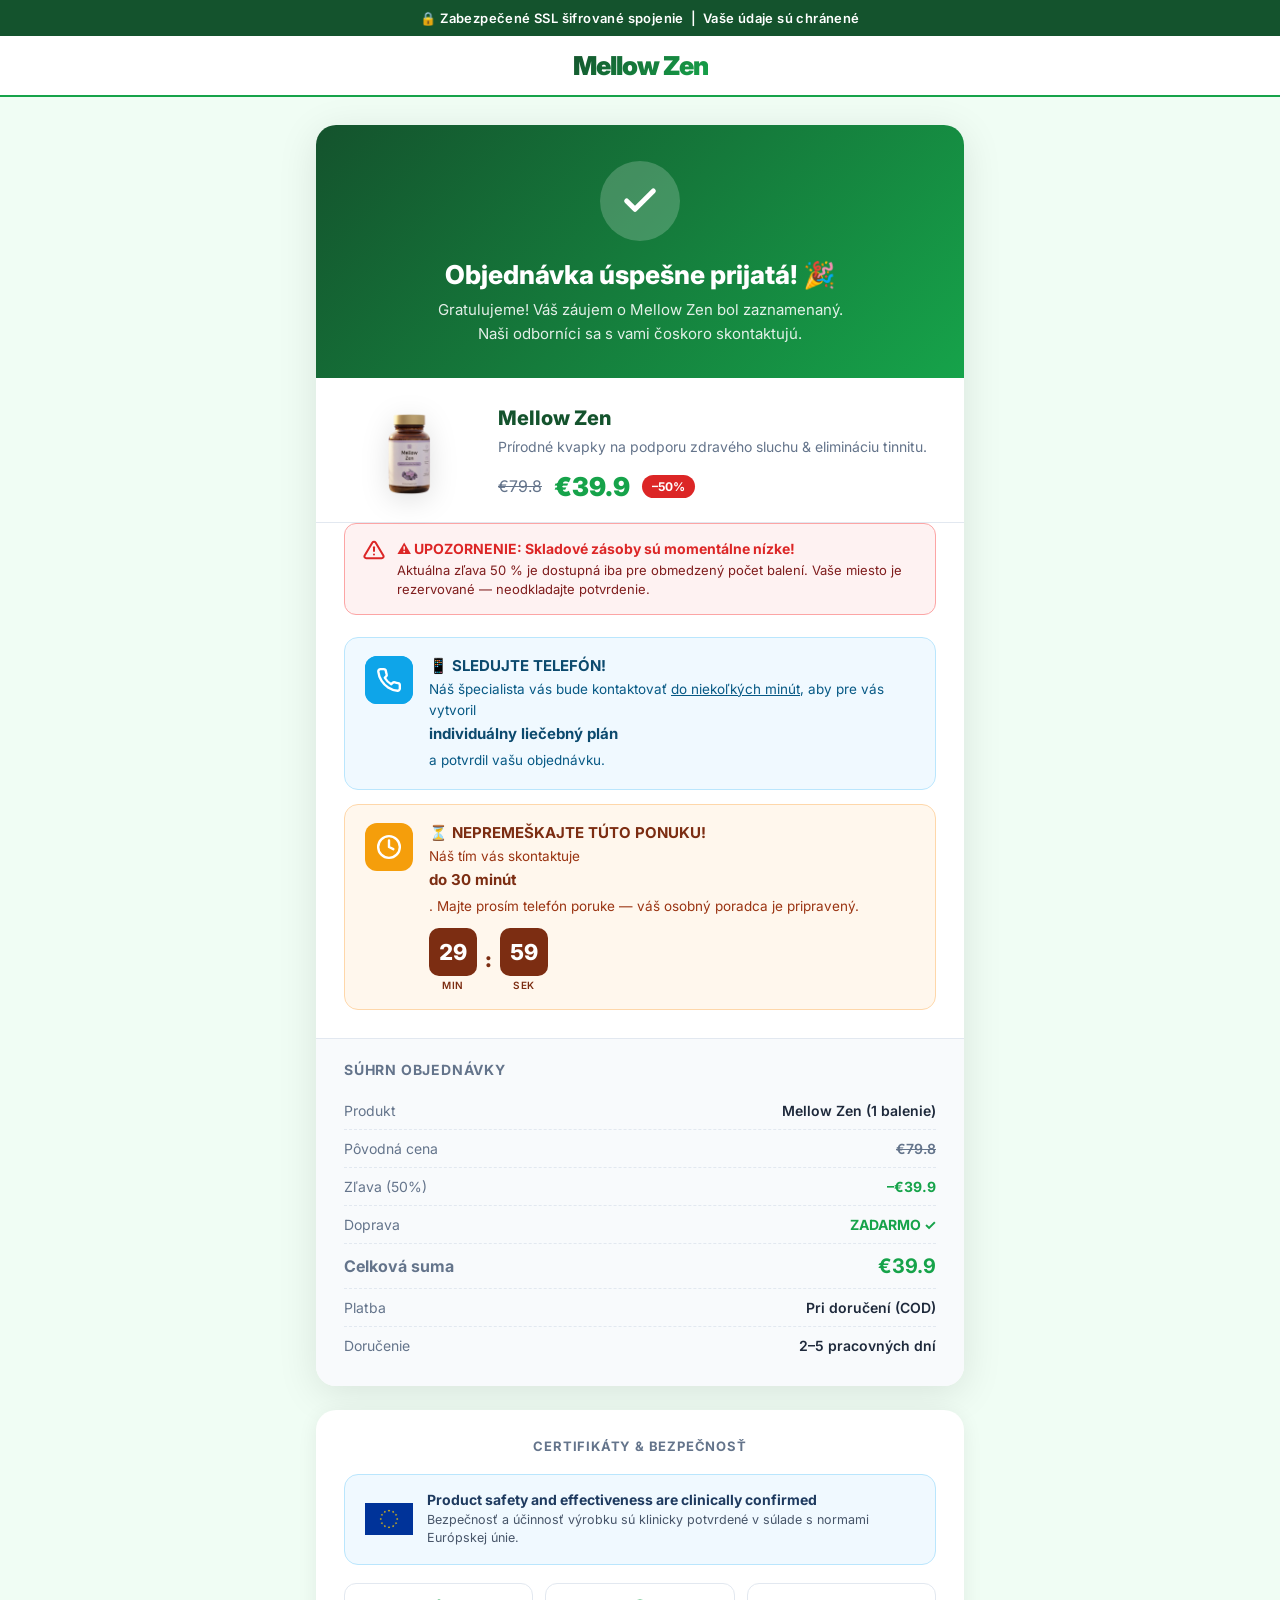
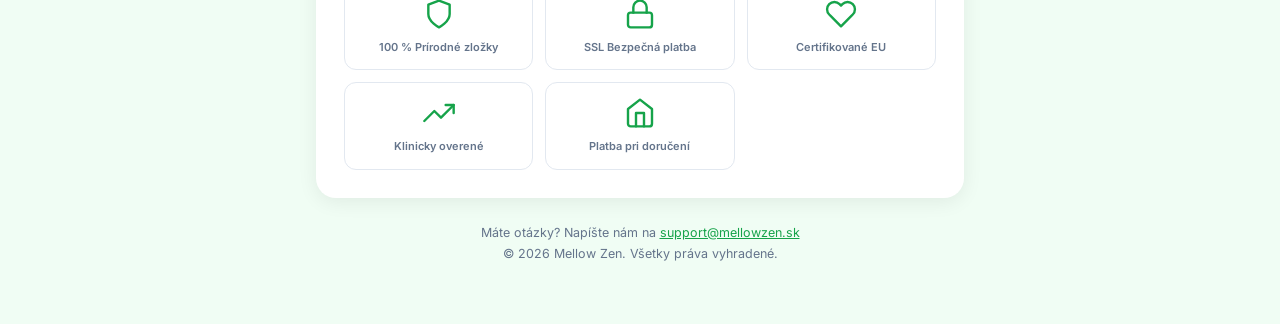
==== commit e1c7bb55: "Remove: selo de entrega gratis" ====
--- a/success.html
+++ b/success.html
@@ -484,14 +484,6 @@
         <span>Klinicky overené</span>
       </div>
 
-      <div class="seal">
-        <svg viewBox="0 0 24 24" fill="none" stroke="#16a34a" stroke-width="1.8" stroke-linecap="round" stroke-linejoin="round">
-          <rect x="1" y="3" width="15" height="13" rx="2"/>
-          <polygon points="16 8 20 8 23 11 23 16 16 16 16 8"/>
-          <circle cx="5.5" cy="18.5" r="2.5"/><circle cx="18.5" cy="18.5" r="2.5"/>
-        </svg>
-        <span>Doručenie zadarmo</span>
-      </div>
 
       <div class="seal">
         <svg viewBox="0 0 24 24" fill="none" stroke="#16a34a" stroke-width="1.8" stroke-linecap="round" stroke-linejoin="round">
